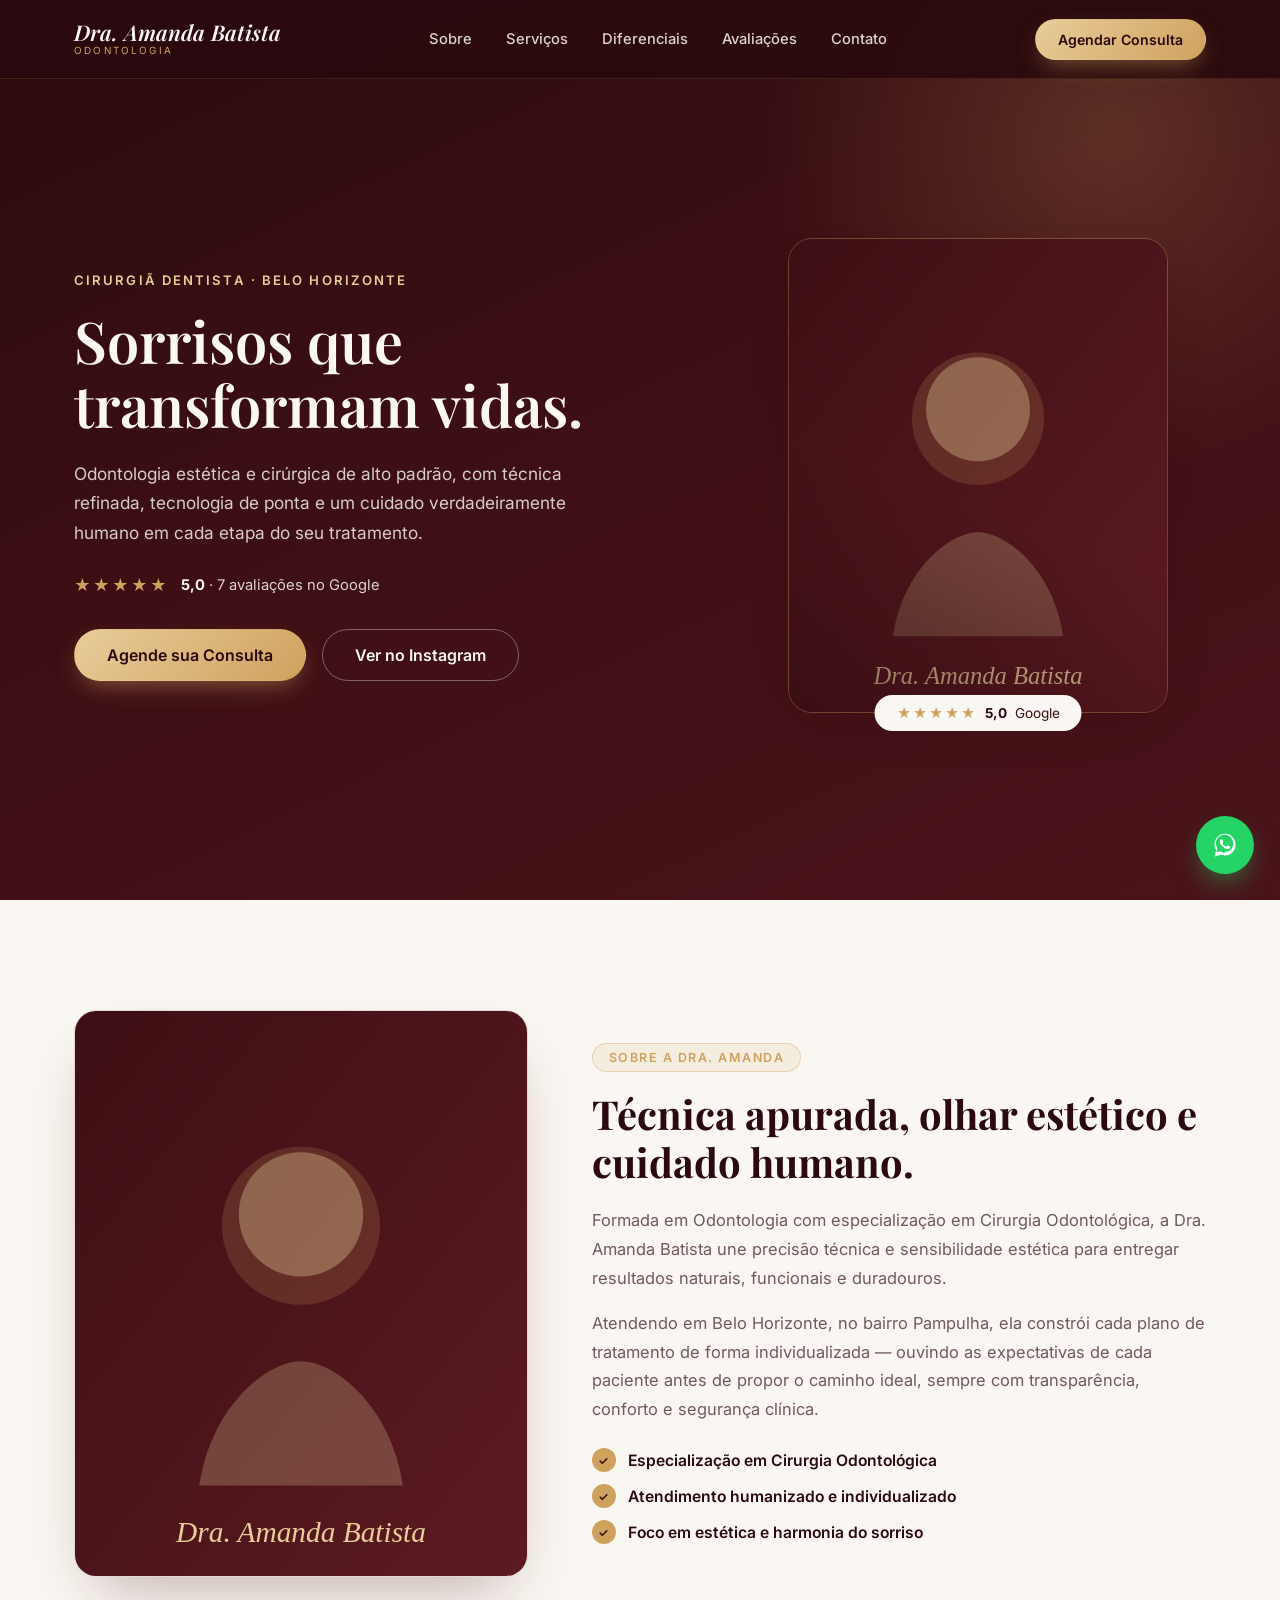
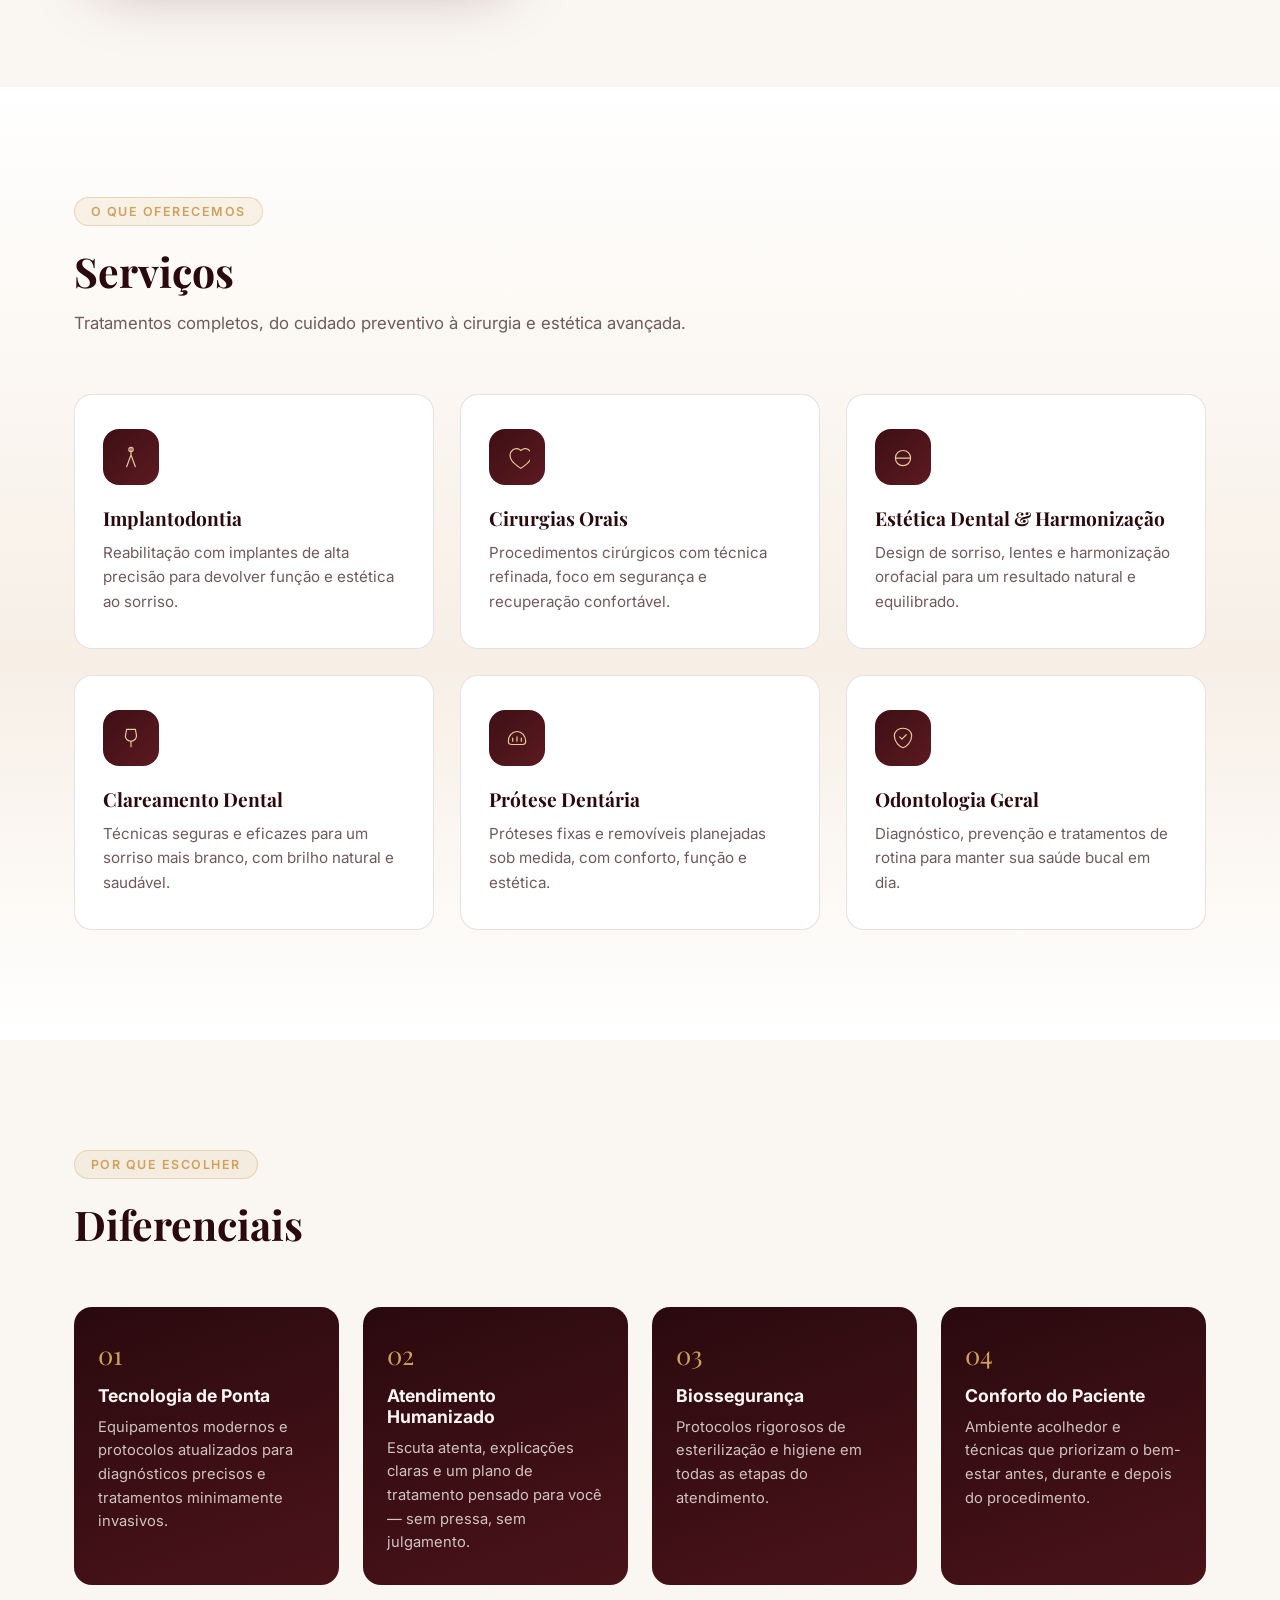
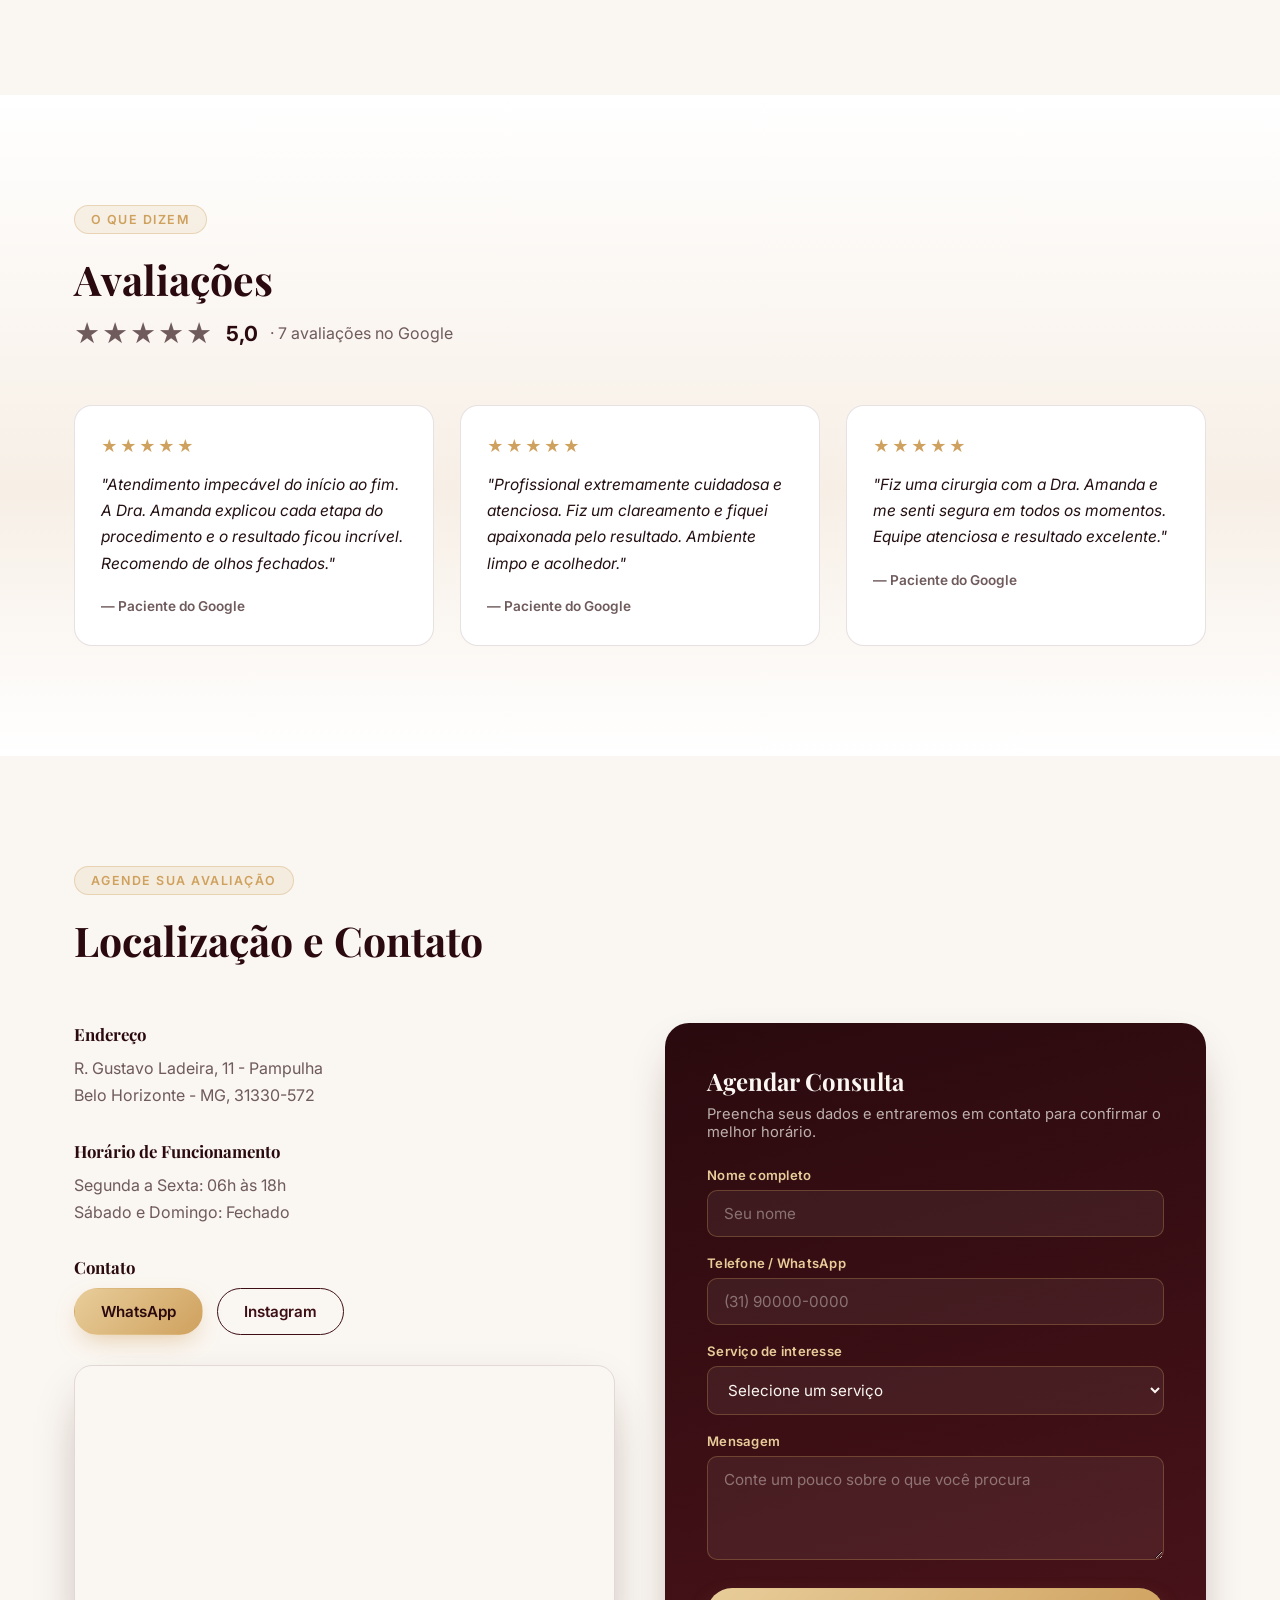
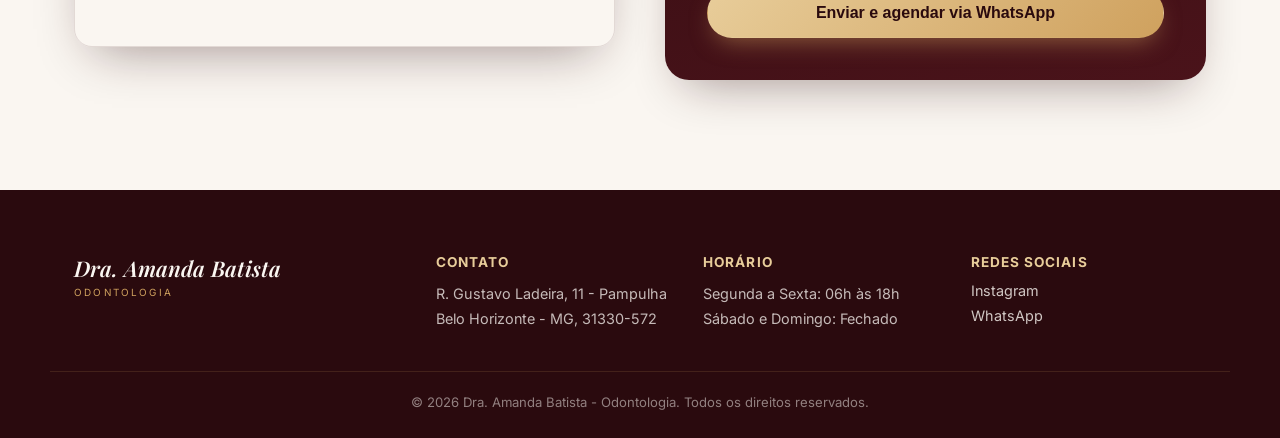
==== dra-amanda-batista/index.html @ 0f022e04 "Add institutional site for Dra. Amanda Batista - Odontologia New subfolder site (does not touch exis" ====
<!DOCTYPE html>
<html lang="pt-BR">
<head>
  <meta charset="UTF-8" />
  <meta name="viewport" content="width=device-width, initial-scale=1.0" />
  <title>Dra. Amanda Batista | Odontologia de Alto Padrão em BH</title>
  <meta name="description" content="Dra. Amanda Batista - Cirurgiã Dentista em Belo Horizonte. Implantodontia, cirurgias orais, estética dental e harmonização facial. Avaliação 5,0★ no Google. Agende sua consulta." />
  <link rel="icon" type="image/svg+xml" href="assets/img/favicon.svg" />
  <link rel="preconnect" href="https://fonts.googleapis.com" />
  <link rel="preconnect" href="https://fonts.gstatic.com" crossorigin />
  <link href="https://fonts.googleapis.com/css2?family=Playfair+Display:ital,wght@0,500;0,600;0,700;1,600&family=Inter:wght@400;500;600;700;800&display=swap" rel="stylesheet" />
  <link rel="stylesheet" href="assets/css/styles.css" />
</head>
<body>

  <div class="bg-texture" aria-hidden="true"></div>

  <header class="site-header" id="header">
    <div class="container header-inner">
      <a href="#top" class="logo">
        <span class="logo-name">Dra. Amanda Batista</span>
        <span class="logo-sub">Odontologia</span>
      </a>

      <nav class="main-nav" id="main-nav">
        <a href="#sobre">Sobre</a>
        <a href="#servicos">Serviços</a>
        <a href="#diferenciais">Diferenciais</a>
        <a href="#avaliacoes">Avaliações</a>
        <a href="#contato">Contato</a>
      </nav>

      <div class="header-actions">
        <a class="btn btn-primary" id="header-whatsapp" href="#" target="_blank" rel="noopener">Agendar Consulta</a>
        <button class="nav-toggle" id="nav-toggle" aria-label="Abrir menu" aria-expanded="false" aria-controls="main-nav">
          <span></span><span></span><span></span>
        </button>
      </div>
    </div>
  </header>

  <main id="top">

    <!-- HERO -->
    <section class="hero">
      <div class="hero-glow" aria-hidden="true"></div>
      <div class="container hero-inner">
        <div class="hero-copy reveal">
          <span class="hero-eyebrow">Cirurgiã Dentista · Belo Horizonte</span>
          <h1>Sorrisos que transformam vidas.</h1>
          <p class="hero-sub">Odontologia estética e cirúrgica de alto padrão, com técnica refinada, tecnologia de ponta e um cuidado verdadeiramente humano em cada etapa do seu tratamento.</p>

          <div class="hero-rating">
            <span class="stars" aria-hidden="true">★★★★★</span>
            <span class="rating-text"><strong>5,0</strong> · 7 avaliações no Google</span>
          </div>

          <div class="hero-actions">
            <a class="btn btn-primary btn-lg" id="hero-whatsapp" href="#" target="_blank" rel="noopener">Agende sua Consulta</a>
            <a class="btn btn-ghost btn-lg" href="https://www.instagram.com/dra.amandabatista.sm" target="_blank" rel="noopener">Ver no Instagram</a>
          </div>
        </div>

        <div class="hero-portrait reveal" style="--delay:.15s">
          <div class="portrait-frame">
            <img src="assets/img/dra-amanda.jpg" alt="Dra. Amanda Batista, cirurgiã dentista" onerror="this.src='assets/img/dra-amanda-placeholder.svg'" />
          </div>
          <div class="portrait-badge">
            <span class="stars" aria-hidden="true">★★★★★</span>
            <strong>5,0</strong>
            <span>Google</span>
          </div>
        </div>
      </div>
    </section>

    <!-- SOBRE -->
    <section class="section" id="sobre">
      <div class="container about-grid">
        <div class="about-media reveal">
          <div class="about-frame">
            <img src="assets/img/dra-amanda.jpg" alt="Dra. Amanda Batista sorrindo, jaleco de cirurgiã dentista" onerror="this.src='assets/img/dra-amanda-placeholder.svg'" />
          </div>
        </div>

        <div class="about-copy reveal" style="--delay:.1s">
          <span class="section-eyebrow">Sobre a Dra. Amanda</span>
          <h2>Técnica apurada, olhar estético e cuidado humano.</h2>
          <p>Formada em Odontologia com especialização em Cirurgia Odontológica, a Dra. Amanda Batista une precisão técnica e sensibilidade estética para entregar resultados naturais, funcionais e duradouros.</p>
          <p>Atendendo em Belo Horizonte, no bairro Pampulha, ela constrói cada plano de tratamento de forma individualizada — ouvindo as expectativas de cada paciente antes de propor o caminho ideal, sempre com transparência, conforto e segurança clínica.</p>

          <ul class="about-list">
            <li><span class="check">✓</span> Especialização em Cirurgia Odontológica</li>
            <li><span class="check">✓</span> Atendimento humanizado e individualizado</li>
            <li><span class="check">✓</span> Foco em estética e harmonia do sorriso</li>
          </ul>
        </div>
      </div>
    </section>

    <!-- SERVIÇOS -->
    <section class="section section-alt" id="servicos">
      <div class="container">
        <div class="section-head reveal">
          <span class="section-eyebrow">O que oferecemos</span>
          <h2>Serviços</h2>
          <p>Tratamentos completos, do cuidado preventivo à cirurgia e estética avançada.</p>
        </div>

        <div class="services-grid">
          <div class="service-card reveal">
            <div class="service-icon" aria-hidden="true">
              <svg viewBox="0 0 48 48" fill="none"><path d="M24 6v14M24 20l-8 22M24 20l8 22" stroke="currentColor" stroke-width="2.2" stroke-linecap="round" stroke-linejoin="round"/><circle cx="24" cy="10" r="4" stroke="currentColor" stroke-width="2.2"/></svg>
            </div>
            <h3>Implantodontia</h3>
            <p>Reabilitação com implantes de alta precisão para devolver função e estética ao sorriso.</p>
          </div>

          <div class="service-card reveal" style="--delay:.05s">
            <div class="service-icon" aria-hidden="true">
              <svg viewBox="0 0 48 48" fill="none"><path d="M14 30c-4-6-4-14 2-19 5-4 12-3 15 1 4-4 11-5 15-1 6 5 6 13 2 19-4 6-14 13-17 15-3-2-13-9-17-15z" stroke="currentColor" stroke-width="2.2" stroke-linejoin="round"/></svg>
            </div>
            <h3>Cirurgias Orais</h3>
            <p>Procedimentos cirúrgicos com técnica refinada, foco em segurança e recuperação confortável.</p>
          </div>

          <div class="service-card reveal" style="--delay:.1s">
            <div class="service-icon" aria-hidden="true">
              <svg viewBox="0 0 48 48" fill="none"><path d="M10 26c0 8 6 14 14 14s14-6 14-14M10 26c0-8 6-14 14-14s14 6 14 14M10 26h28" stroke="currentColor" stroke-width="2.2" stroke-linecap="round"/></svg>
            </div>
            <h3>Estética Dental &amp; Harmonização</h3>
            <p>Design de sorriso, lentes e harmonização orofacial para um resultado natural e equilibrado.</p>
          </div>

          <div class="service-card reveal" style="--delay:.15s">
            <div class="service-icon" aria-hidden="true">
              <svg viewBox="0 0 48 48" fill="none"><path d="M16 8h16l2 10c1 6-3 12-10 12S12 24 14 18l2-10z" stroke="currentColor" stroke-width="2.2" stroke-linejoin="round"/><path d="M24 30v10" stroke="currentColor" stroke-width="2.2" stroke-linecap="round"/></svg>
            </div>
            <h3>Clareamento Dental</h3>
            <p>Técnicas seguras e eficazes para um sorriso mais branco, com brilho natural e saudável.</p>
          </div>

          <div class="service-card reveal" style="--delay:.2s">
            <div class="service-icon" aria-hidden="true">
              <svg viewBox="0 0 48 48" fill="none"><path d="M8 30c0-10 7-18 16-18s16 8 16 18c0 4-3 6-6 6H14c-3 0-6-2-6-6z" stroke="currentColor" stroke-width="2.2" stroke-linejoin="round"/><path d="M16 30v-6M24 30v-8M32 30v-6" stroke="currentColor" stroke-width="2.2" stroke-linecap="round"/></svg>
            </div>
            <h3>Prótese Dentária</h3>
            <p>Próteses fixas e removíveis planejadas sob medida, com conforto, função e estética.</p>
          </div>

          <div class="service-card reveal" style="--delay:.25s">
            <div class="service-icon" aria-hidden="true">
              <svg viewBox="0 0 48 48" fill="none"><path d="M24 6C15 6 8 12 8 20c0 12 10 20 16 22 6-2 16-10 16-22 0-8-7-14-16-14z" stroke="currentColor" stroke-width="2.2" stroke-linejoin="round"/><path d="M18 22l4 4 8-8" stroke="currentColor" stroke-width="2.2" stroke-linecap="round" stroke-linejoin="round"/></svg>
            </div>
            <h3>Odontologia Geral</h3>
            <p>Diagnóstico, prevenção e tratamentos de rotina para manter sua saúde bucal em dia.</p>
          </div>
        </div>
      </div>
    </section>

    <!-- DIFERENCIAIS -->
    <section class="section" id="diferenciais">
      <div class="container">
        <div class="section-head reveal">
          <span class="section-eyebrow">Por que escolher</span>
          <h2>Diferenciais</h2>
        </div>

        <div class="diff-grid">
          <div class="diff-card reveal">
            <span class="diff-number">01</span>
            <h3>Tecnologia de Ponta</h3>
            <p>Equipamentos modernos e protocolos atualizados para diagnósticos precisos e tratamentos minimamente invasivos.</p>
          </div>
          <div class="diff-card reveal" style="--delay:.05s">
            <span class="diff-number">02</span>
            <h3>Atendimento Humanizado</h3>
            <p>Escuta atenta, explicações claras e um plano de tratamento pensado para você — sem pressa, sem julgamento.</p>
          </div>
          <div class="diff-card reveal" style="--delay:.1s">
            <span class="diff-number">03</span>
            <h3>Biossegurança</h3>
            <p>Protocolos rigorosos de esterilização e higiene em todas as etapas do atendimento.</p>
          </div>
          <div class="diff-card reveal" style="--delay:.15s">
            <span class="diff-number">04</span>
            <h3>Conforto do Paciente</h3>
            <p>Ambiente acolhedor e técnicas que priorizam o bem-estar antes, durante e depois do procedimento.</p>
          </div>
        </div>
      </div>
    </section>

    <!-- AVALIAÇÕES -->
    <section class="section section-alt" id="avaliacoes">
      <div class="container">
        <div class="section-head reveal">
          <span class="section-eyebrow">O que dizem</span>
          <h2>Avaliações</h2>
          <div class="rating-highlight">
            <span class="stars stars-lg" aria-hidden="true">★★★★★</span>
            <strong>5,0</strong>
            <span>· 7 avaliações no Google</span>
          </div>
        </div>

        <div class="testimonials-grid">
          <div class="testimonial-card reveal">
            <span class="stars" aria-hidden="true">★★★★★</span>
            <p>"Atendimento impecável do início ao fim. A Dra. Amanda explicou cada etapa do procedimento e o resultado ficou incrível. Recomendo de olhos fechados."</p>
            <span class="testimonial-name">— Paciente do Google</span>
          </div>
          <div class="testimonial-card reveal" style="--delay:.05s">
            <span class="stars" aria-hidden="true">★★★★★</span>
            <p>"Profissional extremamente cuidadosa e atenciosa. Fiz um clareamento e fiquei apaixonada pelo resultado. Ambiente limpo e acolhedor."</p>
            <span class="testimonial-name">— Paciente do Google</span>
          </div>
          <div class="testimonial-card reveal" style="--delay:.1s">
            <span class="stars" aria-hidden="true">★★★★★</span>
            <p>"Fiz uma cirurgia com a Dra. Amanda e me senti segura em todos os momentos. Equipe atenciosa e resultado excelente."</p>
            <span class="testimonial-name">— Paciente do Google</span>
          </div>
        </div>
      </div>
    </section>

    <!-- LOCALIZAÇÃO E CONTATO -->
    <section class="section" id="contato">
      <div class="container">
        <div class="section-head reveal">
          <span class="section-eyebrow">Agende sua avaliação</span>
          <h2>Localização e Contato</h2>
        </div>

        <div class="contact-grid">
          <div class="contact-info reveal">
            <div class="info-block">
              <h3>Endereço</h3>
              <p>R. Gustavo Ladeira, 11 - Pampulha<br />Belo Horizonte - MG, 31330-572</p>
            </div>
            <div class="info-block">
              <h3>Horário de Funcionamento</h3>
              <p>Segunda a Sexta: 06h às 18h<br />Sábado e Domingo: Fechado</p>
            </div>
            <div class="info-block">
              <h3>Contato</h3>
              <div class="contact-buttons">
                <a class="btn btn-primary" id="contact-whatsapp" href="#" target="_blank" rel="noopener">WhatsApp</a>
                <a class="btn btn-outline" href="https://www.instagram.com/dra.amandabatista.sm" target="_blank" rel="noopener">Instagram</a>
              </div>
            </div>

            <div class="map-frame">
              <iframe
                title="Mapa - R. Gustavo Ladeira, 11, Pampulha, Belo Horizonte - MG"
                src="https://www.google.com/maps?q=R.+Gustavo+Ladeira,+11+-+Pampulha,+Belo+Horizonte+-+MG,+31330-572&output=embed"
                loading="lazy"
                referrerpolicy="no-referrer-when-downgrade">
              </iframe>
            </div>
          </div>

          <form class="contact-form reveal" style="--delay:.1s" id="booking-form">
            <h3>Agendar Consulta</h3>
            <p class="form-sub">Preencha seus dados e entraremos em contato para confirmar o melhor horário.</p>

            <label class="field">
              <span>Nome completo</span>
              <input type="text" name="nome" required placeholder="Seu nome" />
            </label>

            <label class="field">
              <span>Telefone / WhatsApp</span>
              <input type="tel" name="telefone" required placeholder="(31) 90000-0000" />
            </label>

            <label class="field">
              <span>Serviço de interesse</span>
              <select name="servico" required>
                <option value="" disabled selected>Selecione um serviço</option>
                <option>Implantodontia</option>
                <option>Cirurgias Orais</option>
                <option>Estética Dental / Harmonização</option>
                <option>Clareamento Dental</option>
                <option>Prótese Dentária</option>
                <option>Odontologia Geral</option>
                <option>Ainda não sei</option>
              </select>
            </label>

            <label class="field">
              <span>Mensagem</span>
              <textarea name="mensagem" rows="4" placeholder="Conte um pouco sobre o que você procura"></textarea>
            </label>

            <button type="submit" class="btn btn-primary btn-lg btn-block">Enviar e agendar via WhatsApp</button>
          </form>
        </div>
      </div>
    </section>
  </main>

  <footer class="site-footer">
    <div class="container footer-inner">
      <div class="footer-brand">
        <span class="logo-name">Dra. Amanda Batista</span>
        <span class="logo-sub">Odontologia</span>
      </div>

      <div class="footer-col">
        <h4>Contato</h4>
        <p>R. Gustavo Ladeira, 11 - Pampulha<br />Belo Horizonte - MG, 31330-572</p>
      </div>

      <div class="footer-col">
        <h4>Horário</h4>
        <p>Segunda a Sexta: 06h às 18h<br />Sábado e Domingo: Fechado</p>
      </div>

      <div class="footer-col">
        <h4>Redes Sociais</h4>
        <div class="footer-social">
          <a href="https://www.instagram.com/dra.amandabatista.sm" target="_blank" rel="noopener">Instagram</a>
          <a href="#" id="footer-whatsapp" target="_blank" rel="noopener">WhatsApp</a>
        </div>
      </div>
    </div>
    <div class="container footer-bottom">
      <span>© 2026 Dra. Amanda Batista - Odontologia. Todos os direitos reservados.</span>
    </div>
  </footer>

  <a class="float-whatsapp" id="float-whatsapp" href="#" target="_blank" rel="noopener" aria-label="Falar no WhatsApp">
    <svg viewBox="0 0 32 32" fill="currentColor" aria-hidden="true"><path d="M16.02 3C9.4 3 4 8.4 4 15.02c0 2.4.68 4.68 1.86 6.62L4 29l7.55-1.83a11.98 11.98 0 0 0 4.47.86h.01c6.62 0 12.02-5.4 12.02-12.02C28.05 8.4 22.65 3 16.02 3zm0 21.8h-.01a9.9 9.9 0 0 1-5.05-1.38l-.36-.21-4.48 1.08 1.2-4.36-.24-.45a9.86 9.86 0 0 1-1.5-5.28c0-5.47 4.46-9.92 9.94-9.92 2.65 0 5.14 1.03 7.02 2.9a9.85 9.85 0 0 1 2.9 7.03c0 5.47-4.45 9.92-9.42 9.59zm5.44-7.4c-.3-.15-1.76-.87-2.03-.97-.27-.1-.47-.15-.67.15-.2.3-.77.97-.94 1.16-.17.2-.35.22-.65.07-.3-.15-1.24-.46-2.36-1.46-.87-.78-1.46-1.74-1.63-2.03-.17-.3-.02-.46.13-.6.13-.13.3-.35.45-.52.15-.17.2-.3.3-.5.1-.2.05-.37-.02-.52-.07-.15-.67-1.62-.92-2.22-.24-.58-.49-.5-.67-.51h-.57c-.2 0-.52.07-.79.37-.27.3-1.04 1.02-1.04 2.48 0 1.46 1.07 2.87 1.22 3.07.15.2 2.1 3.2 5.08 4.49.71.31 1.26.49 1.69.63.71.22 1.36.19 1.87.11.57-.08 1.76-.72 2.01-1.41.25-.7.25-1.29.17-1.41-.07-.13-.27-.2-.57-.35z"/></svg>
  </a>

  <script src="assets/js/config.js"></script>
  <script src="assets/js/app.js"></script>
</body>
</html>
---- dra-amanda-batista/assets/css/styles.css ----
:root {
  --wine-950: #2a0a0e;
  --wine-900: #3d0f14;
  --wine-800: #4a131a;
  --wine-700: #5c1a21;
  --wine-600: #72232b;
  --gold: #cfa15e;
  --gold-light: #e8cd9a;
  --off-white: #faf6f1;
  --ink: #241012;
  --text-soft: #6f5a5c;
  --border-soft: rgba(61, 15, 20, 0.12);
  --shadow-wine: 0 20px 50px -20px rgba(42, 10, 14, 0.45);
  --radius: 18px;
  --font-serif: "Playfair Display", Georgia, serif;
  --font-sans: "Inter", -apple-system, BlinkMacSystemFont, "Segoe UI", sans-serif;
}

* { box-sizing: border-box; }
html { scroll-behavior: smooth; }

body {
  margin: 0;
  font-family: var(--font-sans);
  color: var(--ink);
  background: var(--off-white);
  -webkit-font-smoothing: antialiased;
  overflow-x: hidden;
}

img { max-width: 100%; display: block; }

.container {
  width: 100%;
  max-width: 1180px;
  margin: 0 auto;
  padding: 0 24px;
}

.bg-texture {
  position: fixed;
  inset: 0;
  z-index: -1;
  background:
    radial-gradient(circle at 15% 0%, rgba(207, 161, 94, 0.06), transparent 40%),
    radial-gradient(circle at 85% 20%, rgba(61, 15, 20, 0.04), transparent 45%);
  pointer-events: none;
}

/* Buttons */
.btn {
  display: inline-flex;
  align-items: center;
  justify-content: center;
  gap: 8px;
  padding: 13px 26px;
  border-radius: 100px;
  font-weight: 600;
  font-size: 0.95rem;
  text-decoration: none;
  border: 1px solid transparent;
  cursor: pointer;
  transition: transform 0.25s ease, box-shadow 0.25s ease, background 0.25s ease, color 0.25s ease, border-color 0.25s ease;
  white-space: nowrap;
}
.btn-primary {
  background: linear-gradient(135deg, var(--gold-light), var(--gold));
  color: var(--wine-950);
  box-shadow: 0 10px 25px -8px rgba(207, 161, 94, 0.55);
}
.btn-primary:hover {
  transform: translateY(-2px);
  box-shadow: 0 16px 32px -10px rgba(207, 161, 94, 0.65);
}
.btn-ghost {
  background: transparent;
  color: var(--off-white);
  border-color: rgba(250, 246, 241, 0.35);
}
.btn-ghost:hover {
  background: rgba(250, 246, 241, 0.1);
  border-color: rgba(250, 246, 241, 0.6);
  transform: translateY(-2px);
}
.btn-outline {
  background: transparent;
  color: var(--wine-900);
  border-color: var(--wine-900);
}
.btn-outline:hover {
  background: var(--wine-900);
  color: var(--off-white);
  transform: translateY(-2px);
}
.btn-lg { padding: 15px 32px; font-size: 1rem; }
.btn-block { width: 100%; }

/* Header */
.site-header {
  position: fixed;
  top: 0;
  left: 0;
  right: 0;
  z-index: 100;
  background: rgba(42, 10, 14, 0.92);
  backdrop-filter: blur(10px);
  border-bottom: 1px solid rgba(207, 161, 94, 0.15);
}
.header-inner {
  display: flex;
  align-items: center;
  justify-content: space-between;
  height: 78px;
}
.logo {
  display: flex;
  flex-direction: column;
  line-height: 1;
  text-decoration: none;
  gap: 3px;
}
.logo-name {
  font-family: var(--font-serif);
  font-style: italic;
  font-weight: 600;
  font-size: 1.35rem;
  color: var(--off-white);
}
.logo-sub {
  font-size: 0.62rem;
  letter-spacing: 0.22em;
  text-transform: uppercase;
  color: var(--gold);
}
.main-nav {
  display: flex;
  gap: 34px;
}
.main-nav a {
  color: rgba(250, 246, 241, 0.85);
  text-decoration: none;
  font-size: 0.92rem;
  font-weight: 500;
  position: relative;
  padding: 4px 0;
  transition: color 0.2s ease;
}
.main-nav a::after {
  content: "";
  position: absolute;
  left: 0;
  bottom: -2px;
  width: 0;
  height: 1.5px;
  background: var(--gold);
  transition: width 0.25s ease;
}
.main-nav a:hover { color: var(--off-white); }
.main-nav a:hover::after { width: 100%; }

.header-actions { display: flex; align-items: center; gap: 16px; }
.header-actions .btn-primary { padding: 11px 22px; font-size: 0.88rem; }

.nav-toggle {
  display: none;
  flex-direction: column;
  justify-content: center;
  gap: 5px;
  width: 38px;
  height: 38px;
  background: transparent;
  border: none;
  cursor: pointer;
}
.nav-toggle span {
  height: 2px;
  background: var(--off-white);
  border-radius: 2px;
  transition: transform 0.25s ease, opacity 0.25s ease;
}

/* Hero */
.hero {
  position: relative;
  min-height: 100vh;
  display: flex;
  align-items: center;
  padding: 130px 0 80px;
  background: linear-gradient(155deg, var(--wine-950) 0%, var(--wine-900) 45%, var(--wine-800) 100%);
  overflow: hidden;
}
.hero-glow {
  position: absolute;
  width: 700px;
  height: 700px;
  border-radius: 50%;
  background: radial-gradient(circle, rgba(207, 161, 94, 0.22), transparent 70%);
  top: -220px;
  right: -180px;
  pointer-events: none;
}
.hero-inner {
  display: grid;
  grid-template-columns: 1.15fr 0.85fr;
  gap: 60px;
  align-items: center;
  position: relative;
  z-index: 1;
}
.hero-eyebrow {
  display: inline-block;
  color: var(--gold-light);
  font-size: 0.82rem;
  letter-spacing: 0.16em;
  text-transform: uppercase;
  margin-bottom: 20px;
  font-weight: 600;
}
.hero h1 {
  font-family: var(--font-serif);
  font-weight: 600;
  font-size: clamp(2.4rem, 4.6vw, 3.6rem);
  color: var(--off-white);
  line-height: 1.12;
  margin: 0 0 22px;
}
.hero-sub {
  color: rgba(250, 246, 241, 0.82);
  font-size: 1.08rem;
  line-height: 1.7;
  max-width: 520px;
  margin: 0 0 28px;
}
.hero-rating {
  display: flex;
  align-items: center;
  gap: 12px;
  margin-bottom: 34px;
}
.stars { color: var(--gold); letter-spacing: 2px; font-size: 1rem; }
.stars-lg { font-size: 1.6rem; }
.rating-text { color: rgba(250, 246, 241, 0.85); font-size: 0.92rem; }
.rating-text strong { color: var(--off-white); }
.hero-actions { display: flex; flex-wrap: wrap; gap: 16px; }

.hero-portrait { position: relative; display: flex; justify-content: center; }
.portrait-frame {
  width: 100%;
  max-width: 380px;
  aspect-ratio: 4/5;
  border-radius: 24px;
  overflow: hidden;
  border: 1px solid rgba(207, 161, 94, 0.35);
  box-shadow: var(--shadow-wine);
  position: relative;
}
.portrait-frame::after {
  content: "";
  position: absolute;
  inset: 0;
  background: linear-gradient(200deg, transparent 55%, rgba(42, 10, 14, 0.55));
  pointer-events: none;
}
.portrait-frame img { width: 100%; height: 100%; object-fit: cover; }
.portrait-badge {
  position: absolute;
  bottom: -18px;
  left: 50%;
  transform: translateX(-50%);
  background: var(--off-white);
  border-radius: 100px;
  padding: 10px 22px;
  display: flex;
  align-items: center;
  gap: 8px;
  box-shadow: var(--shadow-wine);
  font-size: 0.85rem;
  color: var(--wine-900);
  white-space: nowrap;
}
.portrait-badge .stars { font-size: 0.85rem; }
.portrait-badge strong { color: var(--wine-950); }

/* Sections */
.section { padding: 110px 0; }
.section-alt { background: linear-gradient(180deg, #fff, #f7efe6 60%, #fff); }
.section-eyebrow {
  display: inline-block;
  color: var(--gold);
  background: rgba(207, 161, 94, 0.12);
  border: 1px solid rgba(207, 161, 94, 0.35);
  padding: 6px 16px;
  border-radius: 100px;
  font-size: 0.78rem;
  letter-spacing: 0.12em;
  text-transform: uppercase;
  font-weight: 600;
  margin-bottom: 18px;
}
.section-head { max-width: 620px; margin-bottom: 56px; }
.section-head h2 {
  font-family: var(--font-serif);
  font-size: clamp(1.9rem, 3.2vw, 2.6rem);
  color: var(--wine-950);
  margin: 0 0 12px;
}
.section-head p { color: var(--text-soft); font-size: 1.05rem; line-height: 1.65; margin: 0; }

/* About */
.about-grid {
  display: grid;
  grid-template-columns: 0.85fr 1.15fr;
  gap: 64px;
  align-items: center;
}
.about-frame {
  border-radius: 22px;
  overflow: hidden;
  aspect-ratio: 4/5;
  box-shadow: 0 30px 60px -25px rgba(61, 15, 20, 0.35);
  border: 1px solid var(--border-soft);
}
.about-frame img { width: 100%; height: 100%; object-fit: cover; }
.about-copy h2 {
  font-family: var(--font-serif);
  font-size: clamp(1.9rem, 3.2vw, 2.5rem);
  color: var(--wine-950);
  margin: 0 0 20px;
  line-height: 1.2;
}
.about-copy p { color: var(--text-soft); font-size: 1.03rem; line-height: 1.75; margin: 0 0 16px; }
.about-list { list-style: none; margin: 24px 0 0; padding: 0; display: flex; flex-direction: column; gap: 12px; }
.about-list li { display: flex; align-items: center; gap: 12px; color: var(--wine-950); font-weight: 600; font-size: 0.98rem; }
.check {
  display: inline-flex;
  align-items: center;
  justify-content: center;
  width: 24px;
  height: 24px;
  border-radius: 50%;
  background: var(--gold);
  color: var(--wine-950);
  font-size: 0.75rem;
  flex-shrink: 0;
}

/* Services */
.services-grid {
  display: grid;
  grid-template-columns: repeat(3, 1fr);
  gap: 26px;
}
.service-card {
  background: #fff;
  border: 1px solid var(--border-soft);
  border-radius: var(--radius);
  padding: 34px 28px;
  transition: transform 0.3s ease, box-shadow 0.3s ease, border-color 0.3s ease;
}
.service-card:hover {
  transform: translateY(-6px);
  box-shadow: var(--shadow-wine);
  border-color: rgba(207, 161, 94, 0.4);
}
.service-icon {
  width: 56px;
  height: 56px;
  border-radius: 16px;
  background: linear-gradient(135deg, var(--wine-900), var(--wine-700));
  color: var(--gold-light);
  display: flex;
  align-items: center;
  justify-content: center;
  margin-bottom: 20px;
}
.service-icon svg { width: 26px; height: 26px; }
.service-card h3 { font-family: var(--font-serif); font-size: 1.2rem; color: var(--wine-950); margin: 0 0 10px; }
.service-card p { color: var(--text-soft); font-size: 0.95rem; line-height: 1.6; margin: 0; }

/* Diferenciais */
.diff-grid {
  display: grid;
  grid-template-columns: repeat(4, 1fr);
  gap: 24px;
}
.diff-card {
  padding: 30px 24px;
  border-radius: var(--radius);
  background: linear-gradient(160deg, var(--wine-950), var(--wine-800));
  color: var(--off-white);
  transition: transform 0.3s ease, box-shadow 0.3s ease;
}
.diff-card:hover { transform: translateY(-6px); box-shadow: var(--shadow-wine); }
.diff-number {
  font-family: var(--font-serif);
  font-size: 1.6rem;
  color: var(--gold);
  display: block;
  margin-bottom: 14px;
}
.diff-card h3 { font-size: 1.1rem; margin: 0 0 10px; color: var(--off-white); }
.diff-card p { font-size: 0.92rem; line-height: 1.6; color: rgba(250, 246, 241, 0.78); margin: 0; }

/* Testimonials */
.rating-highlight { display: flex; align-items: center; gap: 12px; margin-top: 8px; }
.rating-highlight strong { color: var(--wine-950); font-size: 1.3rem; }
.rating-highlight span { color: var(--text-soft); }
.testimonials-grid {
  display: grid;
  grid-template-columns: repeat(3, 1fr);
  gap: 26px;
}
.testimonial-card {
  background: #fff;
  border: 1px solid var(--border-soft);
  border-radius: var(--radius);
  padding: 30px 26px;
  transition: transform 0.3s ease, box-shadow 0.3s ease;
}
.testimonial-card:hover { transform: translateY(-5px); box-shadow: var(--shadow-wine); }
.testimonial-card p { color: var(--ink); font-size: 0.97rem; line-height: 1.7; margin: 16px 0 18px; font-style: italic; }
.testimonial-name { color: var(--text-soft); font-size: 0.85rem; font-weight: 600; }

/* Contact */
.contact-grid {
  display: grid;
  grid-template-columns: 1fr 1fr;
  gap: 50px;
  align-items: start;
}
.info-block { margin-bottom: 30px; }
.info-block h3 {
  font-family: var(--font-serif);
  color: var(--wine-950);
  font-size: 1.05rem;
  margin: 0 0 10px;
}
.info-block p { color: var(--text-soft); line-height: 1.7; margin: 0; }
.contact-buttons { display: flex; gap: 14px; flex-wrap: wrap; }
.map-frame {
  border-radius: var(--radius);
  overflow: hidden;
  border: 1px solid var(--border-soft);
  box-shadow: var(--shadow-wine);
  margin-top: 8px;
}
.map-frame iframe { width: 100%; height: 280px; border: 0; display: block; }

.contact-form {
  background: linear-gradient(165deg, var(--wine-950), var(--wine-800));
  border-radius: 24px;
  padding: 42px;
  box-shadow: var(--shadow-wine);
}
.contact-form h3 {
  font-family: var(--font-serif);
  color: var(--off-white);
  font-size: 1.5rem;
  margin: 0 0 8px;
}
.form-sub { color: rgba(250, 246, 241, 0.7); font-size: 0.92rem; margin: 0 0 26px; }
.field { display: block; margin-bottom: 18px; }
.field span {
  display: block;
  color: var(--gold-light);
  font-size: 0.82rem;
  font-weight: 600;
  margin-bottom: 7px;
  letter-spacing: 0.02em;
}
.field input, .field select, .field textarea {
  width: 100%;
  padding: 13px 16px;
  border-radius: 10px;
  border: 1px solid rgba(207, 161, 94, 0.3);
  background: rgba(250, 246, 241, 0.06);
  color: var(--off-white);
  font-family: var(--font-sans);
  font-size: 0.95rem;
  outline: none;
  transition: border-color 0.2s ease, background 0.2s ease;
}
.field input::placeholder, .field textarea::placeholder { color: rgba(250, 246, 241, 0.4); }
.field input:focus, .field select:focus, .field textarea:focus {
  border-color: var(--gold);
  background: rgba(250, 246, 241, 0.1);
}
.field select option { color: var(--ink); }
.field textarea { resize: vertical; min-height: 90px; }
.contact-form .btn-primary { margin-top: 6px; }

/* Footer */
.site-footer {
  background: var(--wine-950);
  color: rgba(250, 246, 241, 0.75);
  padding: 64px 0 0;
}
.footer-inner {
  display: grid;
  grid-template-columns: 1.4fr 1fr 1fr 1fr;
  gap: 32px;
  padding-bottom: 40px;
  border-bottom: 1px solid rgba(207, 161, 94, 0.15);
}
.footer-brand { display: flex; flex-direction: column; gap: 4px; }
.footer-brand .logo-name { color: var(--off-white); }
.footer-col h4 {
  color: var(--gold-light);
  font-size: 0.85rem;
  letter-spacing: 0.08em;
  text-transform: uppercase;
  margin: 0 0 12px;
}
.footer-col p { font-size: 0.9rem; line-height: 1.7; margin: 0; }
.footer-social { display: flex; flex-direction: column; gap: 8px; }
.footer-social a { color: rgba(250, 246, 241, 0.8); text-decoration: none; font-size: 0.9rem; transition: color 0.2s ease; }
.footer-social a:hover { color: var(--gold); }
.footer-bottom {
  padding: 22px 0 28px;
  text-align: center;
  font-size: 0.82rem;
  color: rgba(250, 246, 241, 0.5);
}

/* Floating WhatsApp */
.float-whatsapp {
  position: fixed;
  bottom: 26px;
  right: 26px;
  width: 58px;
  height: 58px;
  border-radius: 50%;
  background: #25d366;
  color: #fff;
  display: flex;
  align-items: center;
  justify-content: center;
  box-shadow: 0 12px 28px -8px rgba(37, 211, 102, 0.6);
  z-index: 90;
  transition: transform 0.25s ease;
}
.float-whatsapp:hover { transform: scale(1.08); }
.float-whatsapp svg { width: 28px; height: 28px; }

/* Reveal animations */
.reveal {
  opacity: 0;
  transform: translateY(28px);
  transition: opacity 0.7s ease, transform 0.7s ease;
  transition-delay: var(--delay, 0s);
}
.reveal.in-view { opacity: 1; transform: translateY(0); }

/* Responsive */
@media (max-width: 980px) {
  .main-nav { display: none; }
  .nav-toggle { display: flex; }
  .header-actions .btn-primary { display: none; }
  .site-header.nav-open .main-nav {
    display: flex;
    flex-direction: column;
    position: absolute;
    top: 78px;
    left: 0;
    right: 0;
    background: var(--wine-950);
    padding: 24px;
    gap: 20px;
    border-bottom: 1px solid rgba(207, 161, 94, 0.2);
  }
  .site-header.nav-open .header-actions .btn-primary {
    display: inline-flex;
  }
  .hero-inner { grid-template-columns: 1fr; text-align: center; }
  .hero-copy { order: 2; }
  .hero-portrait { order: 1; margin-bottom: 30px; }
  .hero-actions, .hero-rating { justify-content: center; }
  .hero-sub { margin-left: auto; margin-right: auto; }
  .about-grid { grid-template-columns: 1fr; }
  .about-frame { max-width: 420px; margin: 0 auto; }
  .services-grid { grid-template-columns: repeat(2, 1fr); }
  .diff-grid { grid-template-columns: repeat(2, 1fr); }
  .testimonials-grid { grid-template-columns: 1fr; }
  .contact-grid { grid-template-columns: 1fr; }
  .footer-inner { grid-template-columns: repeat(2, 1fr); }
}

@media (max-width: 600px) {
  .section { padding: 76px 0; }
  .services-grid { grid-template-columns: 1fr; }
  .diff-grid { grid-template-columns: 1fr; }
  .footer-inner { grid-template-columns: 1fr; }
  .contact-form { padding: 30px 24px; }
  .hero { padding-top: 110px; }
}
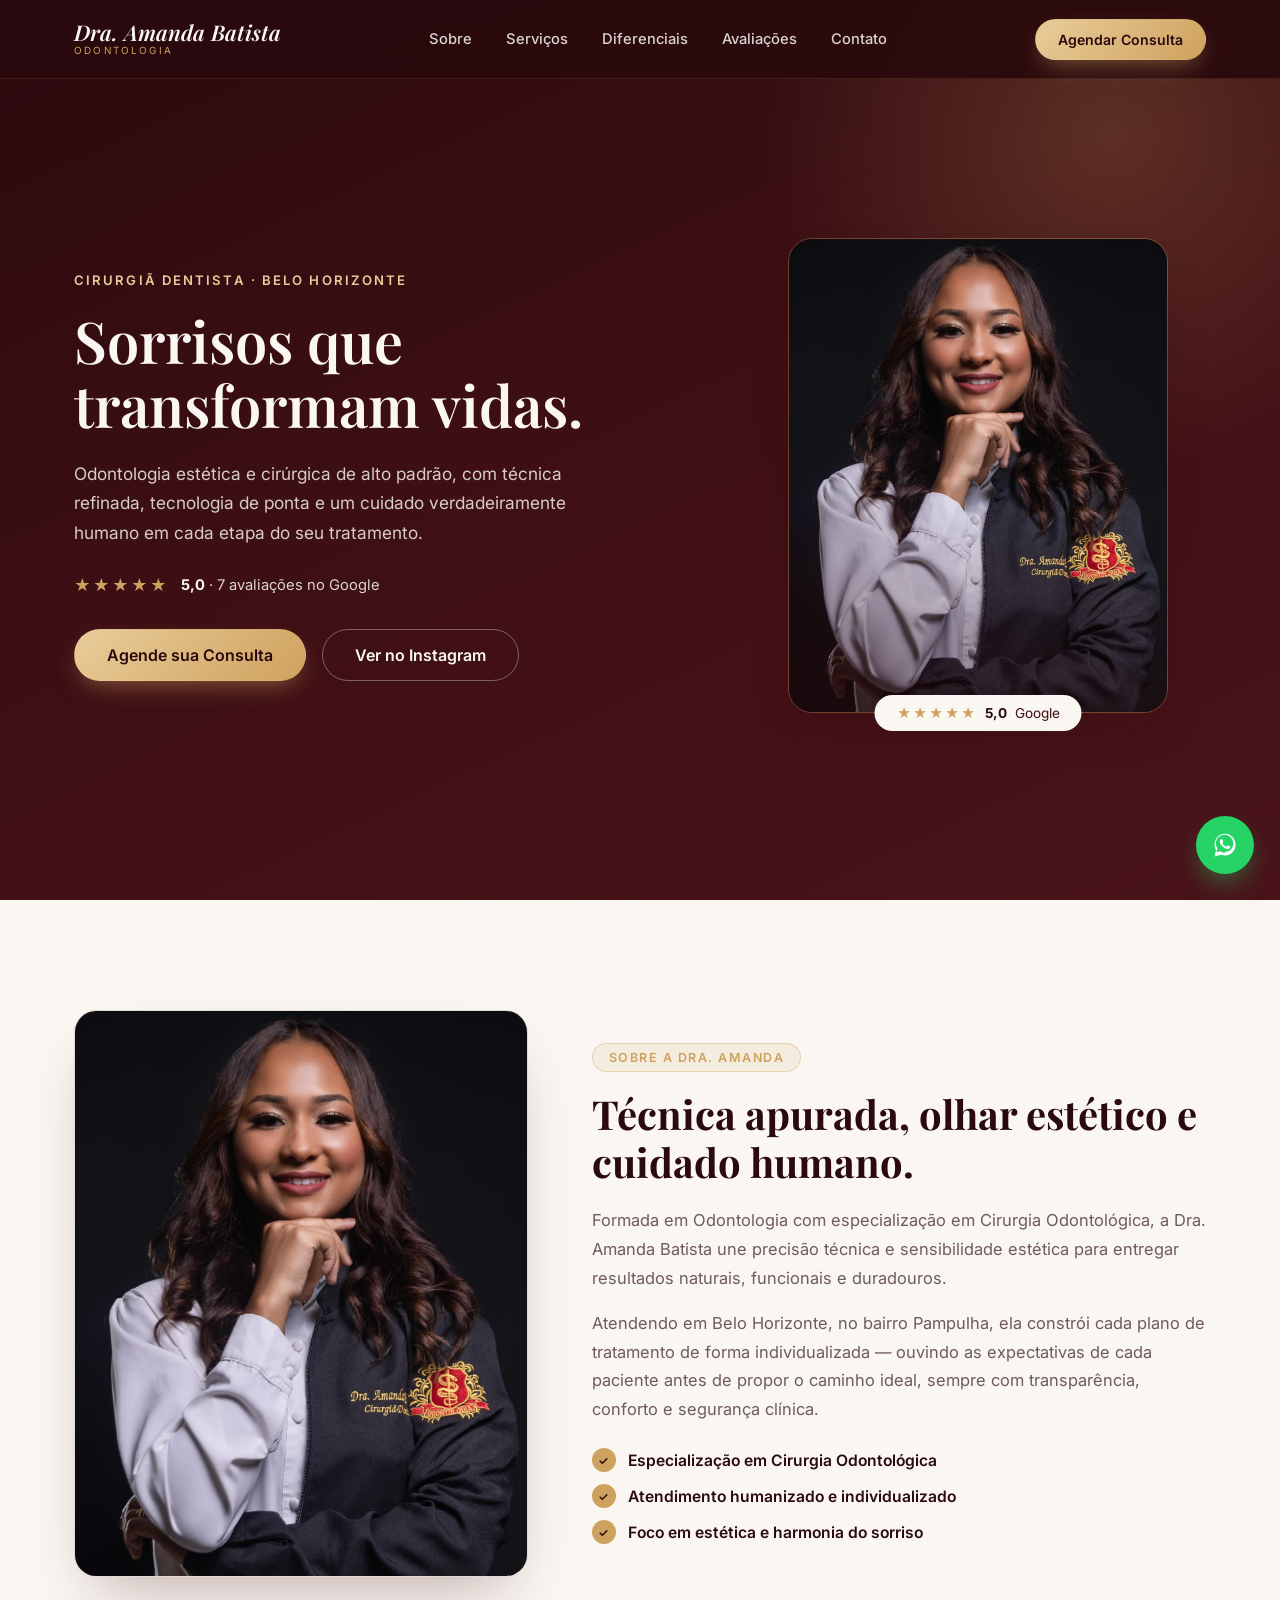
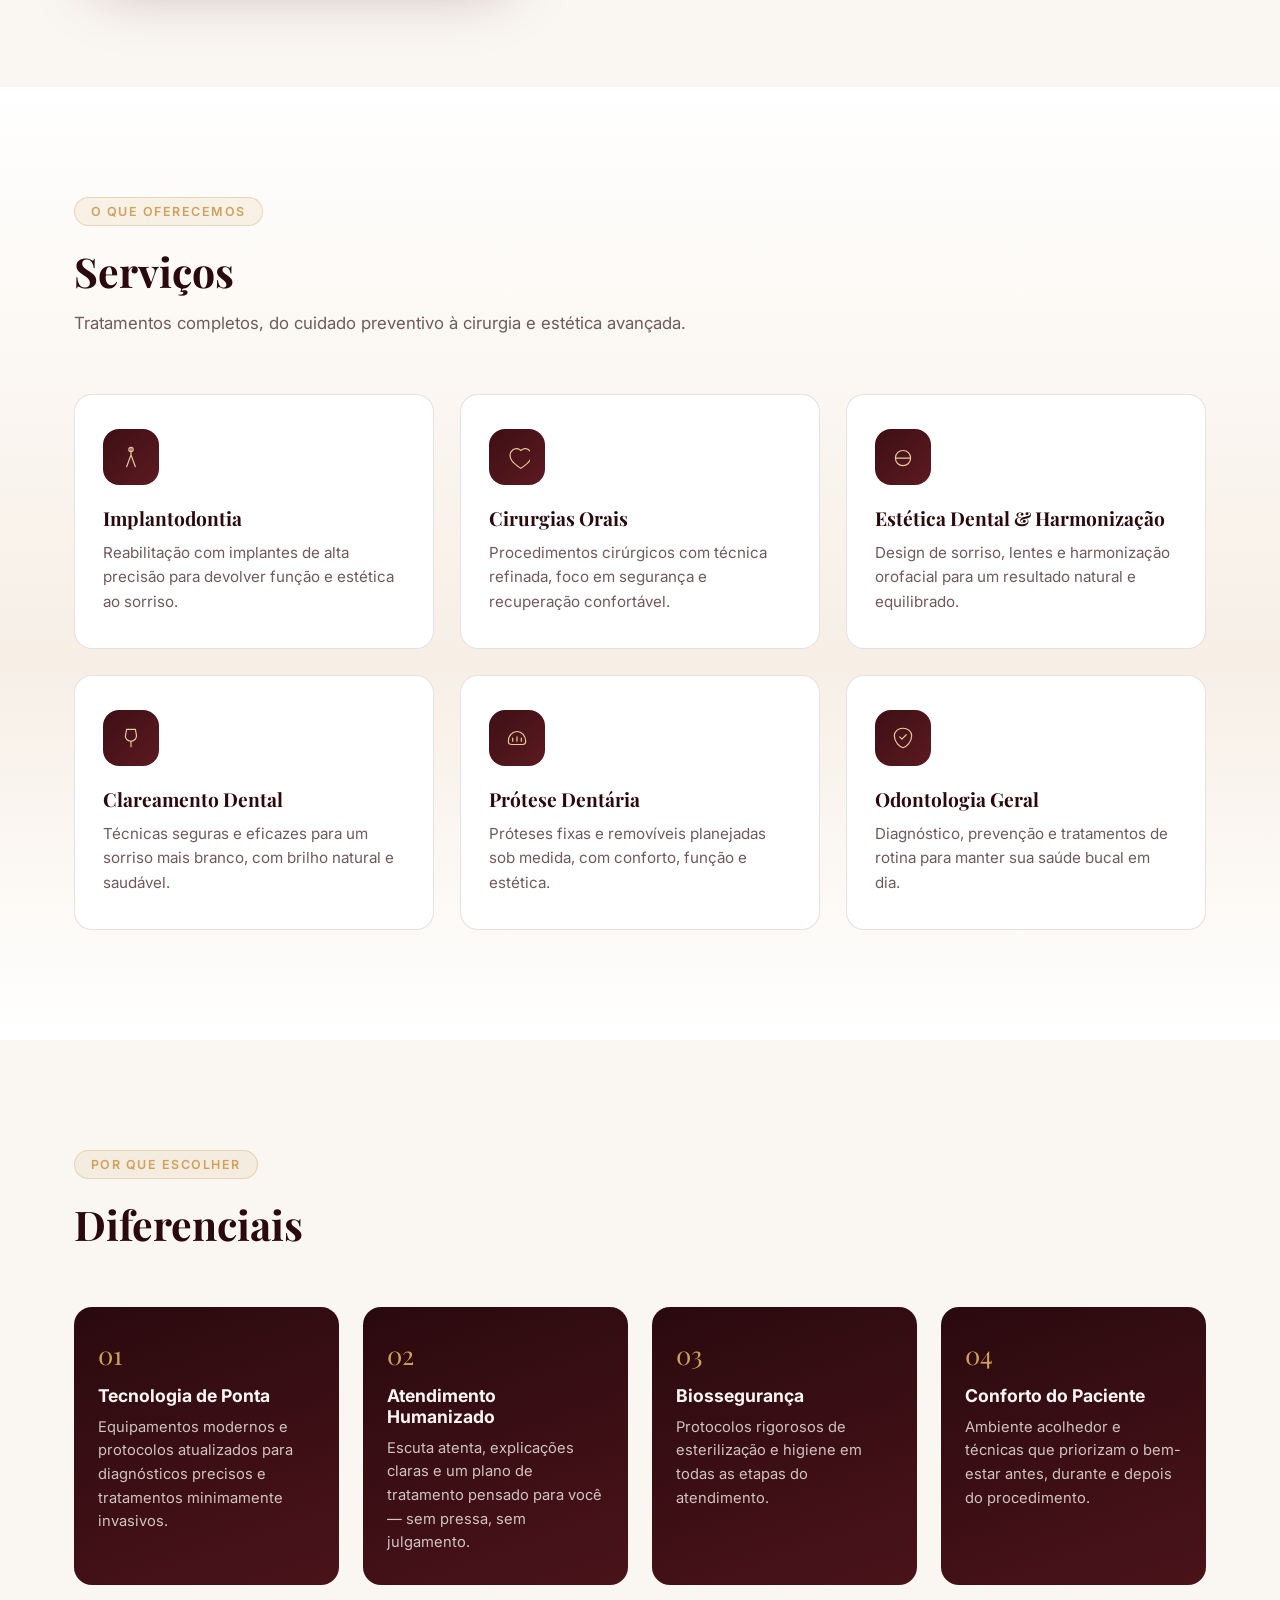
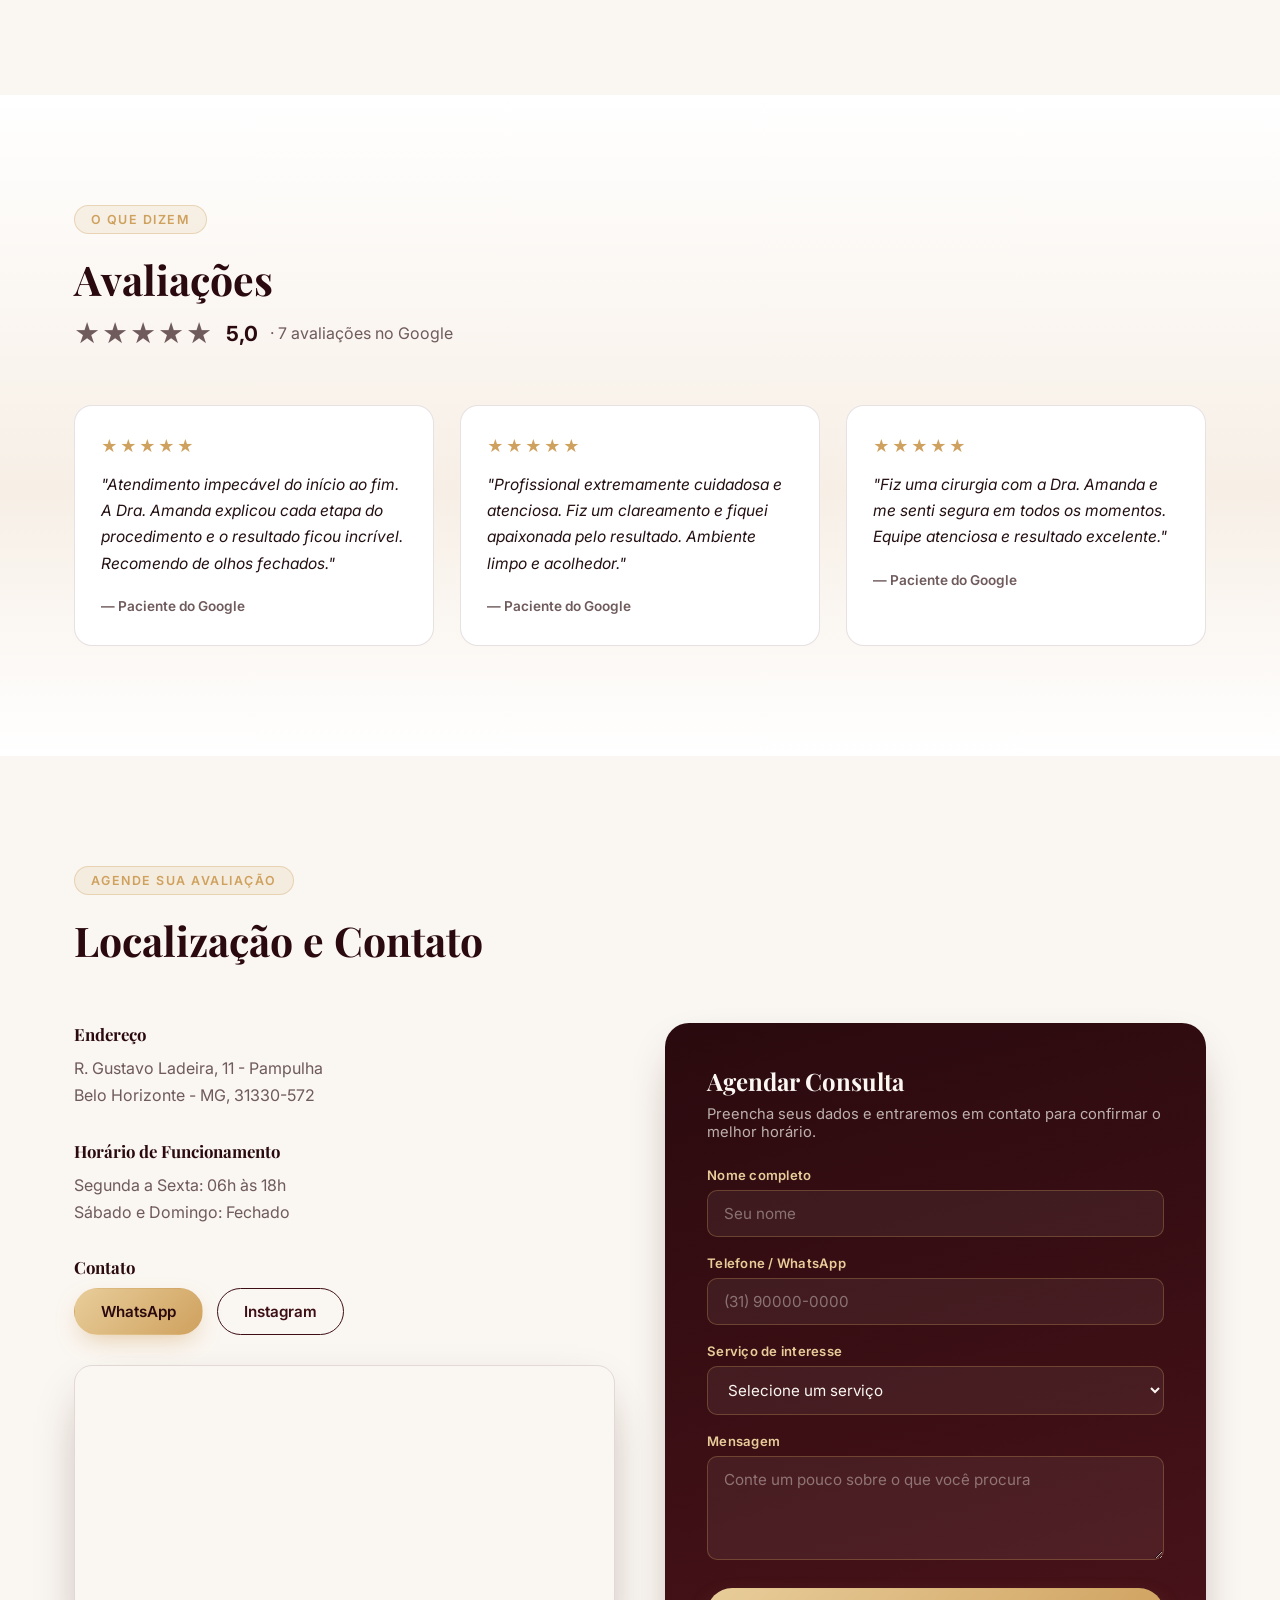
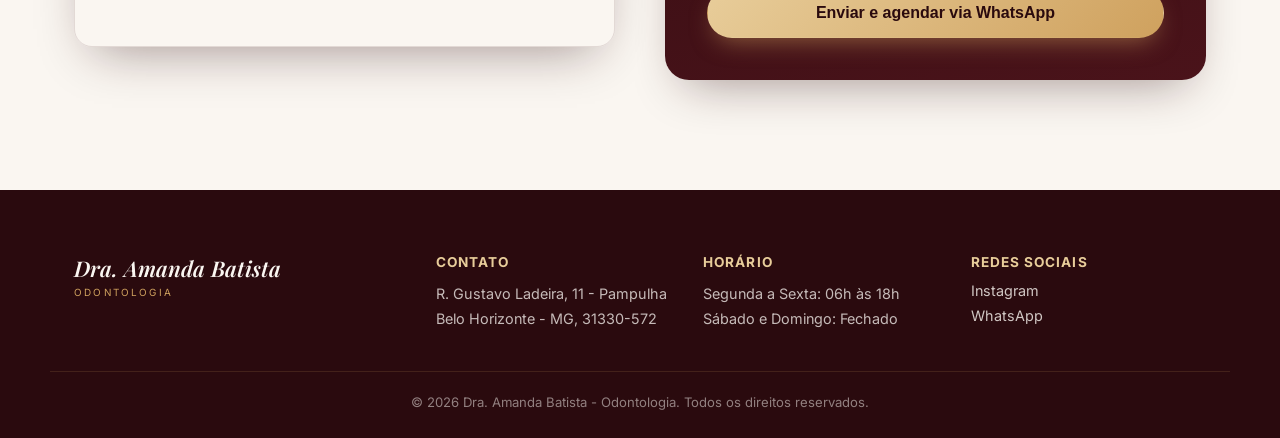
==== commit de74ef4b: "Use real photo of Dra. Amanda Batista in hero and about sections Renames the uploaded screenshot to " ====
--- a/dra-amanda-batista/index.html
+++ b/dra-amanda-batista/index.html
@@ -63,7 +63,7 @@
 
         <div class="hero-portrait reveal" style="--delay:.15s">
           <div class="portrait-frame">
-            <img src="assets/img/dra-amanda.jpg" alt="Dra. Amanda Batista, cirurgiã dentista" onerror="this.src='assets/img/dra-amanda-placeholder.svg'" />
+            <img src="assets/img/dra-amanda.png" alt="Dra. Amanda Batista, cirurgiã dentista" onerror="this.src='assets/img/dra-amanda-placeholder.svg'" />
           </div>
           <div class="portrait-badge">
             <span class="stars" aria-hidden="true">★★★★★</span>
@@ -79,7 +79,7 @@
       <div class="container about-grid">
         <div class="about-media reveal">
           <div class="about-frame">
-            <img src="assets/img/dra-amanda.jpg" alt="Dra. Amanda Batista sorrindo, jaleco de cirurgiã dentista" onerror="this.src='assets/img/dra-amanda-placeholder.svg'" />
+            <img src="assets/img/dra-amanda.png" alt="Dra. Amanda Batista sorrindo, jaleco de cirurgiã dentista" onerror="this.src='assets/img/dra-amanda-placeholder.svg'" />
           </div>
         </div>
 
